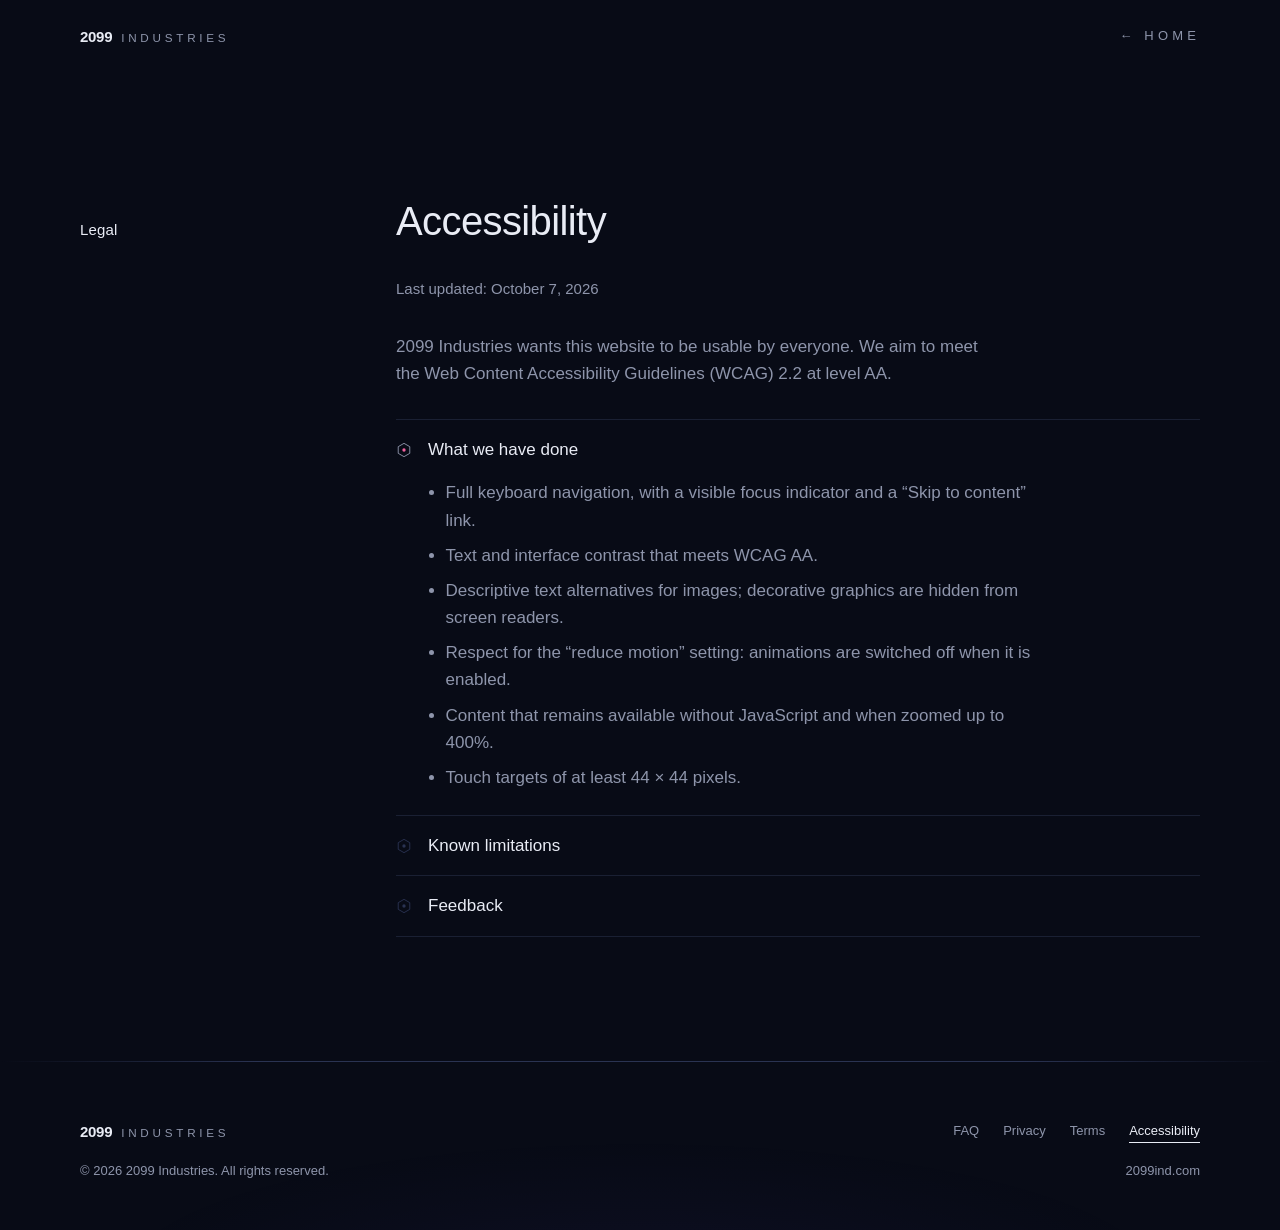
==== accessibility.html @ 660a44be "Add files via upload" ====
<!doctype html>
<html lang="en">
<head>
  <meta charset="utf-8">
  <meta name="viewport" content="width=device-width, initial-scale=1, viewport-fit=cover">

  <title>Accessibility — 2099 Industries</title>
  <meta name="description" content="The accessibility commitment of the 2099 Industries website.">
  <link rel="canonical" href="https://2099ind.com/accessibility.html">
  <meta name="theme-color" content="#080b16">
  <meta name="color-scheme" content="dark">

  <link rel="icon" href="favicon.svg" type="image/svg+xml">
  <link rel="stylesheet" href="styles.css">
</head>

<body>
  <a class="skip-link" href="#main">Skip to content</a>

  <!-- DRAFT: review by a Puerto Rico attorney before the store launches. -->

  <!-- ============ Header ============ -->
  <header class="site-header">
    <div class="container site-header__inner">
      <a class="wordmark" href="index.html" aria-label="2099 Industries, home">
        <span class="wordmark__year">2099</span>
        <span class="wordmark__name">Industries</span>
      </a>
      <a class="page-back" href="index.html"><span aria-hidden="true">←</span> Home</a>
    </div>
  </header>

  <main id="main" class="page" tabindex="-1">
    <section class="section" aria-labelledby="page-title">
      <div class="container section__grid">
        <p class="section__title">Legal</p>

        <div class="section__body">
          <h1 class="page__title" id="page-title">Accessibility</h1>
          <p class="page__meta">Last updated: October 7, 2026</p>
          <p class="prose">2099 Industries wants this website to be usable by everyone. We aim to meet the Web Content Accessibility Guidelines (WCAG) 2.2 at level AA.</p>

          <div class="faq">
            <details class="faq__item" open>
              <summary><svg class="faq__mark" viewBox="0 0 24 24" aria-hidden="true" focusable="false"><polygon points="12,2 20.66,7 20.66,17 12,22 3.34,17 3.34,7"/><circle cx="12" cy="12" r="2.5"/></svg>What we have done</summary>
              <div class="faq__answer">
                <ul>
                  <li>Full keyboard navigation, with a visible focus indicator and a “Skip to content” link.</li>
                  <li>Text and interface contrast that meets WCAG AA.</li>
                  <li>Descriptive text alternatives for images; decorative graphics are hidden from screen readers.</li>
                  <li>Respect for the “reduce motion” setting: animations are switched off when it is enabled.</li>
                  <li>Content that remains available without JavaScript and when zoomed up to 400%.</li>
                  <li>Touch targets of at least 44 × 44 pixels.</li>
                </ul>
              </div>
            </details>
            <details class="faq__item">
              <summary><svg class="faq__mark" viewBox="0 0 24 24" aria-hidden="true" focusable="false"><polygon points="12,2 20.66,7 20.66,17 12,22 3.34,17 3.34,7"/><circle cx="12" cy="12" r="2.5"/></svg>Known limitations</summary>
              <div class="faq__answer">
                <p>The INDEX navigation menu requires a recent browser. In older browsers it is hidden, and every section remains reachable by scrolling.</p>
              </div>
            </details>
            <details class="faq__item">
              <summary><svg class="faq__mark" viewBox="0 0 24 24" aria-hidden="true" focusable="false"><polygon points="12,2 20.66,7 20.66,17 12,22 3.34,17 3.34,7"/><circle cx="12" cy="12" r="2.5"/></svg>Feedback</summary>
              <div class="faq__answer">
                <p>If you find a barrier on this website, please tell us at <a href="mailto:business@2099ind.com">business@2099ind.com</a> and include the page and a short description. We will do our best to respond and fix it.</p>
              </div>
            </details>
          </div>
        </div>
      </div>
    </section>
  </main>

  <!-- ============ Footer ============ -->
  <footer class="site-footer">
    <div class="container site-footer__inner">
      <p class="wordmark wordmark--footer">
        <span class="wordmark__year">2099</span>
        <span class="wordmark__name">Industries</span>
      </p>
      <nav aria-label="Information">
        <ul class="site-footer__links" role="list">
          <li><a href="faq.html">FAQ</a></li>
          <li><a href="privacy.html">Privacy</a></li>
          <li><a href="terms.html">Terms</a></li>
          <li><a href="accessibility.html" aria-current="page">Accessibility</a></li>
        </ul>
      </nav>
      <p class="site-footer__legal">© 2026 2099 Industries. All rights reserved.</p>
      <p class="site-footer__domain">2099ind.com</p>
    </div>
  </footer>
</body>
</html>
---- styles.css ----
/* ==========================================================================
   2099 Industries — styles.css
   1. Tokens   2. Base   3. Layout   4. Header   5. Hero
   6. Sections 7. Areas  7b. Explorations  8. Contact  9. Footer   10. Motion
   ========================================================================== */

/* 1. Tokens ---------------------------------------------------------------
   Change the palette here; nothing below hard-codes a color.
   Contrast ratios are measured against --color-bg. */
:root {
  /* Base */
  --color-bg: #080b16;          /* night blue */
  --color-surface: #0d1222;     /* raised surface (cards, rows) */
  --color-surface-2: #111831;   /* surface on hover */
  --color-text: #e9ecf5;        /* cool white       (16.6:1) */
  --color-muted: #8e95ab;       /* blue-grey        (6.3:1)  */
  --color-line: #1a2033;        /* hairlines, decorative only */
  --color-line-strong: #2a3352;

  /* Accent: magenta, for small details only — never blocks or body text */
  --color-accent: #f0619e;      /* (6.4:1) */
  --color-accent-soft: rgb(240 97 158 / 0.35);

  /* Light: used only in the ruler sweep, card accent line and atmosphere */
  --color-violet: #7b5cff;
  --color-blue: #3d7bff;
  --color-teal: #1b8ea6;

  /* Type: system stack only, no web-font requests */
  --font-sans: "Helvetica Neue", Helvetica, -apple-system, BlinkMacSystemFont,
               "Segoe UI", Roboto, Arial, sans-serif;

  --text-xs: 0.8125rem;
  --text-sm: 0.9375rem;
  --text-base: 1.0625rem;
  --text-lg: clamp(1.25rem, 1.05rem + 0.9vw, 1.625rem);
  --text-xl: clamp(1.5rem, 1.1rem + 1.8vw, 2.5rem);
  --text-display: clamp(5.5rem, 3rem + 20vw, 20.5rem); /* Cap reached at approximately 1400px. */

  /* Space (8px rhythm) */
  --space-1: 0.5rem;
  --space-2: 1rem;
  --space-3: 1.5rem;
  --space-4: 2rem;
  --space-5: 3rem;
  --space-6: 4.5rem;
  --space-section: clamp(5rem, 3rem + 6vw, 8rem);

  /* Shape */
  --radius-card: 12px;
  --radius-pill: 999px;
  --hex: polygon(50% 0, 100% 25%, 100% 75%, 50% 100%, 0 75%, 0 25%);

  /* Layout */
  --container: 76rem;
  --gutter: clamp(1.25rem, 0.75rem + 3vw, 3rem);
  --header-h: 4.5rem;
  --tap: 2.75rem;               /* 44px minimum touch target */

  /* Motion: slow and soft */
  --ease: cubic-bezier(0.22, 1, 0.36, 1);
  --dur: 1000ms;
}

/* 2. Base ---------------------------------------------------------------- */
*,
*::before,
*::after { box-sizing: border-box; }

html {
  -webkit-text-size-adjust: 100%;
  text-size-adjust: 100%;
  scroll-behavior: smooth;
  scroll-padding-top: env(safe-area-inset-top, 0px);
  background: var(--color-bg);
}

body {
  margin: 0;
  min-height: 100vh;
  background: var(--color-bg);
  color: var(--color-text);
  font-family: var(--font-sans);
  font-size: var(--text-base);
  line-height: 1.6;
  font-feature-settings: "lnum", "tnum";
  -webkit-font-smoothing: antialiased;
  -moz-osx-font-smoothing: grayscale;
  overflow-x: clip;
  padding-bottom: env(safe-area-inset-bottom, 0px);
}

h1, h2, h3, p, ul { margin: 0; }
ul[role="list"],
ol[role="list"] { list-style: none; padding: 0; margin: 0; }

a { color: inherit; text-decoration: none; }

::selection { background: var(--color-accent); color: var(--color-bg); }

:focus-visible {
  outline: 2px solid var(--color-accent);
  outline-offset: 4px;
  border-radius: 2px;
}

main:focus,
.section:focus { outline: none; } /* programmatic focus targets, not controls */

.visually-hidden {
  position: absolute;
  width: 1px; height: 1px;
  margin: -1px; padding: 0;
  overflow: hidden;
  clip: rect(0 0 0 0);
  white-space: nowrap;
  border: 0;
}

.skip-link {
  position: absolute;
  top: calc(env(safe-area-inset-top, 0px) + var(--space-2));
  left: var(--gutter);
  z-index: 10;
  display: inline-flex;
  align-items: center;
  min-height: var(--tap);
  padding: 0 var(--space-2);
  background: var(--color-text);
  color: var(--color-bg);
  font-size: var(--text-sm);
  transform: translateY(-200%);
}
.skip-link:focus { transform: none; }

/* 3. Layout -------------------------------------------------------------- */
.container {
  width: 100%;
  max-width: var(--container);
  margin-inline: auto;
  padding-inline: max(var(--gutter), env(safe-area-inset-left, 0px))
                  max(var(--gutter), env(safe-area-inset-right, 0px));
}

/* 4. Header -------------------------------------------------------------- */
.site-header {
  position: absolute;
  inset: 0 0 auto;
  z-index: 5;
  padding-top: env(safe-area-inset-top, 0px);
}

.site-header__inner {
  display: flex;
  align-items: center;
  justify-content: space-between;
  gap: var(--space-3);
  min-height: var(--header-h);
}

/* Wordmark: placeholder for the future logo, same footprint either way. */
.wordmark {
  display: inline-flex;
  align-items: baseline;
  gap: 0.6em;
  font-size: var(--text-sm);
  line-height: 1;
  white-space: nowrap;
}
.wordmark__year { font-weight: 700; letter-spacing: -0.02em; }
.wordmark__name {
  font-size: 0.78em;
  font-weight: 500;
  letter-spacing: 0.32em;
  text-transform: uppercase;
  color: var(--color-muted);
  transition: color 300ms ease;
}
a.wordmark { padding-block: calc((var(--tap) - 1em) / 2); } /* exactly 44px tap height */
a.wordmark:hover .wordmark__name { color: var(--color-text); }

/* INDEX toggle: the single visible navigation control */
.index-toggle {
  position: relative;
  display: inline-flex;
  align-items: center;
  gap: 0.7em;
  min-height: var(--tap);
  margin-right: -0.25rem;          /* optical: aligns the label with the container edge */
  padding: 0 0.25rem;
  border: 0;
  background: none;
  color: var(--color-muted);
  font: inherit;
  font-size: var(--text-xs);
  font-weight: 500;
  letter-spacing: 0.32em;          /* same tracking as the wordmark name */
  text-transform: uppercase;
  cursor: pointer;
  transition: color 300ms ease;
}
.index-toggle__label { margin-right: -0.32em; } /* cancels trailing tracking */

/* Hairline under the label, same language as the email links */
.index-toggle::after {
  content: "";
  position: absolute;
  left: calc(1rem + 0.7em + 0.25rem);
  right: 0.25rem;
  bottom: 0.7rem;
  height: 1px;
  background: var(--color-text);
  transform: scaleX(0);
  transform-origin: left;
  transition: transform 500ms var(--ease);
}

.index-toggle__mark {
  width: 1rem;
  height: 1rem;
  flex: none;
  overflow: visible;
  transition: transform 200ms ease;
}
.index-toggle:active .index-toggle__mark { transform: scale(0.9); }
.index-toggle__mark polygon {
  fill: none;
  stroke: currentColor;
  stroke-width: 1.4;
}
.index-toggle__mark circle {
  fill: var(--color-line-strong);
  transition: fill 300ms ease;
}

@media (hover: hover) {
  .index-toggle:hover { color: var(--color-text); }
  .index-toggle:hover::after { transform: scaleX(1); }
}
.index-toggle:focus-visible::after { transform: scaleX(1); }

/* Open state: label brightens, the node inside the hexagon lights up */
.site-nav:has(.index-panel:popover-open) .index-toggle { color: var(--color-text); }
.site-nav:has(.index-panel:popover-open) .index-toggle__mark circle { fill: var(--color-accent); }

/* INDEX panel: a quiet sheet aligned under the toggle. Hidden by default; only
   browsers with the Popover API can open it (see fallback below). */
.index-panel {
  display: none;
  position: fixed;
  inset: auto;
  top: calc(env(safe-area-inset-top, 0px) + var(--header-h));
  right: calc(max(0px, (100% - var(--container)) / 2) + var(--gutter));
  width: min(23rem, calc(100% - 2 * var(--gutter)));
  max-height: calc(100% - var(--header-h) - env(safe-area-inset-top, 0px) - var(--space-3));
  margin: 0;
  padding: var(--space-1) var(--space-3);
  overflow: auto;
  background: var(--color-surface);
  color: var(--color-text);
  border: 1px solid var(--color-line-strong);
  border-radius: var(--radius-card);
}
.index-panel:popover-open { display: block; }
.index-panel::backdrop { background: transparent; }

.index-list > li + li { border-top: 1px solid var(--color-line); }

.index-item {
  position: relative;
  display: grid;
  grid-template-columns: 2.25rem 1fr auto;
  align-items: center;
  gap: var(--space-2);
  min-height: 3.25rem;
  font-size: var(--text-sm);
}

.index-item__num {
  font-size: var(--text-xs);
  color: var(--color-muted);
}

.index-item__name {
  font-weight: 500;
  letter-spacing: 0.16em;
  text-transform: uppercase;
}

.index-item__status {
  font-size: var(--text-xs);
  color: var(--color-muted);
}

/* Reserved entries (not yet live): present, but clearly inactive */
.index-item--reserved .index-item__name { color: var(--color-muted); }

/* Live entries: a hairline draws under the name on hover/focus */
a.index-item .index-item__name {
  justify-self: start;
  background: linear-gradient(var(--color-text), var(--color-text)) left 100% / 0% 1px no-repeat;
  transition: background-size 500ms var(--ease);
}
a.index-item:focus-visible .index-item__name { background-size: 100% 1px; }
@media (hover: hover) {
  a.index-item:hover .index-item__name { background-size: 100% 1px; }
}
a.index-item:focus-visible { outline-offset: 2px; }

/* Section currently on screen: number brightens, a node appears in the empty status column */
a.index-item[aria-current] .index-item__num { color: var(--color-text); }
a.index-item[aria-current]::after {
  content: "";
  justify-self: end;
  width: 0.375rem;
  height: 0.375rem;
  border-radius: 50%;
  background: var(--color-accent);
}

/* Without the Popover API the toggle would do nothing, so it is not shown.
   Every section stays reachable by scrolling. */
@supports not selector(:popover-open) {
  .index-toggle { display: none; }
}

/* 5. Hero ---------------------------------------------------------------- */
.hero {
  position: relative;
  display: flex;
  min-height: 100vh;
  min-height: 100svh;
  padding-top: calc(var(--header-h) + env(safe-area-inset-top, 0px));
  padding-bottom: clamp(3rem, 6vw - 3rem, 4.5rem);
  overflow: hidden;
  isolation: isolate;
}

/* Atmosphere: petrol haze upper left, faint violet low right, both fading
   into the page. Very low opacity on purpose. */
.hero::after {
  content: "";
  position: absolute;
  inset: 0;
  z-index: -3;
  background:
    radial-gradient(ellipse 60% 55% at 12% 8%, rgb(27 142 166 / 0.13), transparent 70%),
    radial-gradient(ellipse 55% 50% at 92% 88%, rgb(123 92 255 / 0.08), transparent 70%),
    linear-gradient(to bottom, transparent 70%, var(--color-bg));
}

/* Drafting grid, fading out from the upper left. */
.hero::before {
  content: "";
  position: absolute;
  inset: 0;
  z-index: -2;
  background-image:
    linear-gradient(to right, var(--color-line) 1px, transparent 1px),
    linear-gradient(to bottom, var(--color-line) 1px, transparent 1px);
  background-size: 6rem 6rem;
  opacity: 0.7;
  -webkit-mask-image: radial-gradient(ellipse 75% 65% at 25% 30%, #000 0%, transparent 78%);
  mask-image: radial-gradient(ellipse 75% 65% at 25% 30%, #000 0%, transparent 78%);
}

/* Concentric hexagons: draw in once, then stay still. */
.hero__geometry {
  position: absolute;
  z-index: -1;
  top: 50%;
  /* Anchored to the container's right edge, so it stays with the content on wide screens */
  right: max(calc(max(0px, (100% - var(--container)) / 2) - 16rem), -6vw);
  width: min(48rem, 56vw);
  height: auto;
  transform: translateY(-56%);
  overflow: visible;
  opacity: 0.8;
  pointer-events: none;
}

/* Large desktop: reduce geometry to match the capped numerals. */
@media (min-width: 100rem) {
  .hero__geometry {
    width: 43rem;
  }
}

/* Trace uses each hexagon's real perimeter (6 × radius in viewBox units),
   which every browser handles consistently. */
.geo-line {
  --len: 1620;                 /* outer: 6 × 270 */
  fill: none;
  stroke: var(--color-line-strong);
  stroke-width: 0.9;
  stroke-dasharray: var(--len);
}
.geo-line--inner {
  --len: 1020;                 /* inner: 6 × 170 */
  stroke: var(--color-line);
}

.geo-nodes circle { fill: var(--color-line-strong); }
.geo-nodes .geo-node--lit { fill: var(--color-accent); }

/* Narrow phones: the lit node falls behind the numerals, so it reverts to a
   neutral node rather than moving the geometry. The 2099 takes priority. */
@media (max-width: 24rem) {
  .geo-nodes .geo-node--lit { fill: var(--color-line-strong); }
}

/* Portrait screens: hang from the header instead of centering on a tall hero */
@media (orientation: portrait) {
  .hero__geometry {
    top: 4.5rem;
    transform: none;
  }
}

@media (max-width: 48rem) {
  .hero__geometry {
    top: 4.5rem;
    right: -38vw;
    width: min(105vw, 40rem);
    transform: none;
    opacity: 0.6;
  }
}

.hero__inner {
  display: flex;
  flex-direction: column;
  justify-content: flex-end;
  gap: var(--space-5);
}

.hero__title {
  display: flex;
  flex-direction: column;
  font-weight: 700;
  line-height: 1;
  /* Very slight scroll drift, driven by script.js */
  transform: translate3d(0, var(--drift, 0px), 0);
}

.hero__year {
  font-size: var(--text-display);
  line-height: 0.82;
  letter-spacing: -0.065em;
  margin-left: -0.04em; /* optical alignment of the "2" */
  color: var(--color-text); /* fallback: solid numerals */
}

/* Barely-there tonal shift from top to bottom gives the numerals depth.
   Applied only where text clipping is supported, so the fallback above stays visible. */
@supports ((-webkit-background-clip: text) or (background-clip: text)) {
  .hero__year {
    background: linear-gradient(to bottom, var(--color-text) 55%, #b9c0d6);
    -webkit-background-clip: text;
    background-clip: text;
    -webkit-text-fill-color: transparent;
  }
}

.hero__name {
  margin-top: var(--space-3);
  font-size: clamp(0.9rem, 0.7rem + 1.2vw, 1.5rem);
  font-weight: 500;
  letter-spacing: 0.62em;
  text-transform: uppercase;
  color: var(--color-muted);
}

/* Horizon ruler: 2026 → 2099, one tick per year (73 intervals),
   taller ticks on each decade (2030 … 2090). */
.horizon {
  display: grid;
  grid-template-columns: auto 1fr auto;
  align-items: center;
  gap: var(--space-2);
  font-size: var(--text-xs);
  color: var(--color-muted);
}
.horizon__label--start { color: var(--color-text); }

.horizon__track {
  position: relative;
  height: 1rem;
}

/* Year ticks + baseline */
.horizon__rule {
  position: absolute;
  inset: 0;
  background:
    linear-gradient(var(--color-line-strong), var(--color-line-strong)) left 50% / 100% 1px no-repeat,
    repeating-linear-gradient(to right, var(--color-line-strong) 0 1px, transparent 1px calc(100% / 73)) left 50% / 100% 30% no-repeat;
  transform-origin: left center;
}

/* On narrow screens yearly ticks become noise: keep baseline + decades only */
@media (max-width: 34rem) {
  .horizon__rule {
    background: linear-gradient(var(--color-line-strong), var(--color-line-strong)) left 50% / 100% 1px no-repeat;
  }
}

/* Decade ticks: start at 2030 (4/73 along), repeat every 10 years */
.horizon__track::before {
  content: "";
  position: absolute;
  top: 0;
  bottom: 0;
  left: calc(100% * 4 / 73);
  right: 0;
  background: repeating-linear-gradient(to right, #3a4569 0 1px, transparent 1px calc(100% * 10 / 69));
  transform-origin: left center;
}

/* One-time light sweep along the ruler (violet → blue), then gone. */
.horizon__track::after {
  content: "";
  position: absolute;
  top: 50%;
  left: 0;
  width: 22%;
  height: 1px;
  margin-top: -0.5px;
  background: linear-gradient(to right, transparent, var(--color-violet), var(--color-blue), transparent);
  box-shadow: 0 0 6px rgb(91 108 255 / 0.25);
  opacity: 0;
  pointer-events: none;
}

.horizon__marker {
  position: absolute;
  top: 50%;
  left: 0;
  width: 0.5rem;
  height: 0.5rem;
  border-radius: 50%;
  background: var(--color-accent);
  box-shadow: 0 0 0 4px var(--color-bg), 0 0 14px 2px var(--color-accent-soft);
  transform: translate(-50%, -50%);
}

.hero__footer {
  display: flex;
  flex-wrap: wrap;
  align-items: baseline;
  justify-content: space-between;
  gap: var(--space-3) var(--space-5);
}

.hero__lead {
  max-width: 22ch;
  font-size: var(--text-xl);
  font-weight: 500;
  line-height: 1.2;
  letter-spacing: -0.015em;
}

.status {
  display: inline-flex;
  align-items: center;
  gap: 0.75em;
  font-size: var(--text-sm);
  color: var(--color-muted);
}
.status__dot {
  flex: none;
  width: 0.45rem;
  height: 0.45rem;
  border-radius: 50%;
  background: var(--color-accent);
}

/* 6. Sections ------------------------------------------------------------ */
.section {
  position: relative;
  padding-block: var(--space-section);
  border-top: 1px solid var(--color-line);
}

/* Small hexagonal node where the divider meets the label column. */
.section::before {
  content: "";
  position: absolute;
  top: -5px;
  left: calc(max(0px, (100% - var(--container)) / 2) + var(--gutter) - 4.5px);
  width: 9px;
  height: 10px;
  background: var(--color-line-strong);
  clip-path: var(--hex);
}

.section__grid {
  display: grid;
  gap: var(--space-4);
}

@media (min-width: 56rem) {
  .section__grid {
    grid-template-columns: minmax(10rem, 1fr) 3fr;
    gap: var(--space-5);
    align-items: baseline; /* label sits on the first line of its content */
  }
}

.section__title {
  font-size: var(--text-sm);
  font-weight: 500;
  color: var(--color-text);
  letter-spacing: 0.01em;
}

.section__body {
  display: grid;
  gap: var(--space-4);
  min-width: 0;
}

.statement {
  max-width: 28ch;
  font-size: var(--text-xl);
  font-weight: 500;
  line-height: 1.22;
  letter-spacing: -0.015em;
}

.prose {
  max-width: 62ch;
  color: var(--color-muted);
}

/* 7. Areas --------------------------------------------------------------- */
.areas {
  display: grid;
  grid-template-columns: 1fr;
  gap: var(--space-2);
  margin-top: var(--space-2);
}

/* 1 column → 2 → 4 */
@media (min-width: 40rem) {
  .areas { grid-template-columns: repeat(2, 1fr); }
}
@media (min-width: 64rem) {
  .areas { grid-template-columns: repeat(4, 1fr); }
}

/* Mark → space → title → text, aligned from the top so titles line up
   across a row regardless of description length. */
.area {
  position: relative;
  display: flex;
  flex-direction: column;
  justify-content: flex-start;
  min-height: 13.5rem;
  padding: var(--space-3);
  background: var(--color-surface);
  border: 1px solid var(--color-line);
  border-radius: var(--radius-card);
  overflow: hidden;
  transition: background-color 500ms var(--ease), border-color 500ms var(--ease), transform 500ms var(--ease);
}

/* Accent line that draws across the top edge on hover */
.area::before {
  content: "";
  position: absolute;
  top: 0;
  left: var(--radius-card);
  right: var(--radius-card);
  height: 1px;
  background: linear-gradient(to right, var(--color-accent), var(--color-violet) 60%, transparent);
  transform: scaleX(0);
  transform-origin: left;
  transition: transform 500ms var(--ease);
}

.area__mark {
  width: 2rem;
  height: 2rem;
  flex: none;
  overflow: visible;
  transform-origin: left center;
  transition: transform 500ms var(--ease);
}
.area__mark polygon {
  fill: none;
  stroke: var(--color-line-strong);
  stroke-width: 1;
  vector-effect: non-scaling-stroke;
  transition: stroke 500ms var(--ease);
}
.area__mark circle {
  fill: var(--color-muted);
  transition: fill 500ms var(--ease);
}

.area__title {
  margin-top: var(--space-5);
  font-size: var(--text-lg);
  font-weight: 500;
  letter-spacing: -0.01em;
  line-height: 1.25;
}

.area__text {
  margin-top: var(--space-1);
  font-size: var(--text-sm);
  color: var(--color-muted);
}

@media (hover: hover) {
  .area:hover {
    background: var(--color-surface-2);
    border-color: var(--color-line-strong);
    transform: translateY(-2px);
  }
  .area:hover .area__mark { transform: scale(1.08); }
  .area:hover::before { transform: scaleX(1); }
  .area:hover .area__mark polygon { stroke: #4a5680; }
  .area:hover .area__mark circle { fill: var(--color-accent); }
}

@media (max-width: 39.99rem) {
  .area { min-height: 0; }
  .area__title { margin-top: var(--space-3); }
}

/* 7b. Explorations -------------------------------------------------------
   Concept visuals in the same frame as the area cards. The photos keep their
   own dark backgrounds; a soft fade at the foot of each image merges it into
   the caption, so they read as part of the page rather than pasted rectangles. */
.explorations {
  display: grid;
  grid-template-columns: repeat(2, 1fr);
  gap: var(--space-2);
}
@media (min-width: 64rem) {
  .explorations { grid-template-columns: repeat(3, 1fr); }
}

/* The caption fade colour is a registered property so it can animate,
   matching the surface change of the area cards on hover. */
@property --fade {
  syntax: "<color>";
  inherits: true;
  initial-value: #080b16;
}

.exploration {
  --fade: var(--color-bg);
  position: relative;
  overflow: hidden;
  background: var(--fade);
  border: 1px solid var(--color-line);
  border-radius: var(--radius-card);
  transition: border-color 500ms var(--ease), transform 500ms var(--ease), --fade 500ms var(--ease);
}

/* Same accent line as the area cards, drawn above the photo */
.exploration::before {
  content: "";
  position: absolute;
  top: 0;
  left: var(--radius-card);
  right: var(--radius-card);
  z-index: 2;
  height: 1px;
  background: linear-gradient(to right, var(--color-accent), var(--color-violet) 60%, transparent);
  transform: scaleX(0);
  transform-origin: left;
  transition: transform 500ms var(--ease);
}

.exploration figure {
  position: relative;
  margin: 0;
}

/* Fade from the photo into the caption strip */
.exploration figure::after {
  content: "";
  position: absolute;
  left: 0;
  right: 0;
  bottom: 0;
  height: 45%;
  background: linear-gradient(to bottom, transparent, var(--fade) 92%);
  pointer-events: none;
}

.exploration img {
  display: block;
  width: 100%;
  height: auto;
  aspect-ratio: 4 / 3;
  object-fit: cover;
  transition: transform 500ms var(--ease);
}

.exploration figcaption {
  position: absolute;
  left: var(--space-3);
  right: var(--space-3);
  bottom: var(--space-2);
  z-index: 1;
  font-size: var(--text-sm);
  font-weight: 500;
  color: var(--color-text);
}

@media (hover: hover) {
  .exploration:hover {
    --fade: var(--color-surface-2);
    border-color: var(--color-line-strong);
    transform: translateY(-2px);
  }
  .exploration:hover::before { transform: scaleX(1); }
  .exploration:hover img { transform: scale(1.03); }
}

/* Phones: a horizontal strip that swipes, instead of a long column of images */
@media (max-width: 39.99rem) {
  ul.explorations { /* ul. beats the ul[role="list"] reset's margin/padding */
    grid-template-columns: none;
    grid-auto-flow: column;
    grid-auto-columns: 78%;
    overflow-x: auto;
    overscroll-behavior-x: contain;
    scroll-snap-type: x mandatory;
    /* Strip runs to the screen edges; the first image still aligns with the text */
    margin-inline: calc(-1 * var(--gutter));
    padding-inline: var(--gutter);
    scroll-padding-inline: var(--gutter);
    padding-bottom: var(--space-2);
    scrollbar-width: thin;
    scrollbar-color: var(--color-line-strong) transparent;
  }
  .exploration { scroll-snap-align: start; }
}

/* 8. Contact ------------------------------------------------------------- */
.contacts {
  display: grid;
  gap: var(--space-2);
}

.contact {
  display: flex;
  flex-wrap: wrap;
  align-items: center;
  justify-content: space-between;
  gap: var(--space-2) var(--space-4);
  padding: var(--space-3);
  background: var(--color-surface);
  border: 1px solid var(--color-line);
  border-radius: var(--radius-card);
  transition: border-color 500ms var(--ease);
}
.contact:hover,
.contact:focus-within { border-color: var(--color-line-strong); }

.contact__label {
  font-size: var(--text-base);
  font-weight: 500;
}

.contact__text {
  font-size: var(--text-sm);
  color: var(--color-muted);
}

.contact__actions {
  display: flex;
  align-items: center;
  gap: var(--space-2);
  min-width: 0;
}

.contact__email {
  display: inline-flex;
  align-items: center;
  min-height: var(--tap);
  font-size: var(--text-lg);
  letter-spacing: -0.01em;
  overflow-wrap: anywhere;
  /* Underline that grows from the left on hover/focus */
  background: linear-gradient(to right, var(--color-accent), var(--color-violet)) left 85% / 0% 1px no-repeat;
  transition: background-size 500ms var(--ease);
}
.contact__email:hover,
.contact__email:focus-visible { background-size: 100% 1px; }

.copy-btn {
  flex: none;
  min-width: 4.75rem;
  min-height: var(--tap);
  padding: 0 var(--space-2);
  border: 1px solid var(--color-line-strong);
  border-radius: var(--radius-pill);
  background: transparent;
  color: var(--color-muted);
  font: inherit;
  font-size: var(--text-xs);
  cursor: pointer;
  transition: border-color 300ms ease, color 300ms ease, box-shadow 300ms ease, transform 200ms ease;
}
.copy-btn:hover {
  border-color: var(--color-accent-soft);
  color: var(--color-text);
  box-shadow: 0 0 0 3px rgb(240 97 158 / 0.08);
}
.copy-btn:active { transform: scale(0.97); }
.copy-btn.is-copied {
  border-color: var(--color-accent);
  color: var(--color-text);
  animation: confirm 500ms ease;
}

@media (max-width: 34rem) {
  .contact { padding: var(--space-2) var(--space-3); }
  .contact__actions { width: 100%; justify-content: space-between; }
  .contact__email { overflow-wrap: break-word; } /* never split an address mid-word */
}

/* Below 400px the longer address no longer fits beside Copy: stack both rows the same way */
@media (max-width: 25rem) {
  .contact__actions { flex-direction: column; align-items: flex-start; gap: var(--space-1); }
}

/* Back to top: a zero-height sticky rail at the end of <main>. It rides the
   bottom of the viewport and stops above the footer on its own. */
.to-top-rail {
  position: sticky;
  bottom: 0;
  height: 0;
  z-index: 4;
}

.to-top {
  position: absolute;
  right: calc(max(0px, (100% - var(--container)) / 2) + var(--gutter));
  bottom: calc(var(--space-3) + env(safe-area-inset-bottom, 0px));
  display: inline-flex;
  align-items: center;
  gap: 0.6em;
  min-height: var(--tap);
  padding: 0 1.1rem 0 1rem;
  border: 1px solid var(--color-line-strong);
  border-radius: var(--radius-pill);
  background: var(--color-bg);
  color: var(--color-muted);
  font-size: var(--text-xs);
  font-weight: 500;
  letter-spacing: 0.32em;            /* same tracking as INDEX */
  text-transform: uppercase;
  opacity: 0;
  visibility: hidden;
  transform: translateY(0.5rem);
  transition: opacity 500ms var(--ease), transform 500ms var(--ease), visibility 0s linear 500ms,
              color 300ms ease, border-color 300ms ease;
}
.to-top.is-shown {
  opacity: 1;
  visibility: visible;
  transform: none;
  transition: opacity 500ms var(--ease), transform 500ms var(--ease), visibility 0s,
              color 300ms ease, border-color 300ms ease;
}
.to-top:focus-visible { color: var(--color-text); }
.to-top:active { transform: scale(0.97); }

@media (hover: hover) {
  .to-top:hover { color: var(--color-text); border-color: var(--color-accent-soft); }
}

/* 9. Footer -------------------------------------------------------------- */
.site-footer {
  position: relative;
  padding-block: var(--space-5);
  font-size: var(--text-xs);
  color: var(--color-muted);
  /* Faint violet light rising from the bottom edge */
  background: radial-gradient(ellipse 60% 120% at 50% 130%, rgb(123 92 255 / 0.05), transparent 70%);
}

/* Divider that fades out at both ends */
.site-footer::before {
  content: "";
  position: absolute;
  top: 0;
  left: 0;
  right: 0;
  height: 1px;
  background: linear-gradient(to right, transparent, var(--color-line-strong) 20%, var(--color-line-strong) 80%, transparent);
}

.site-footer__inner {
  display: flex;
  flex-wrap: wrap;
  align-items: baseline;
  justify-content: space-between;
  gap: var(--space-2) var(--space-4);
}

.wordmark--footer { color: var(--color-text); }

/* 10. Motion ------------------------------------------------------------- */

/* Hero load sequence: the one orchestrated moment on the page. */
@keyframes rise {
  from { opacity: 0; transform: translateY(0.75rem); }
  to   { opacity: 1; transform: none; }
}
@keyframes draw {
  from { transform: scaleX(0); }
  to   { transform: scaleX(1); }
}
@keyframes appear {
  from { opacity: 0; }
  to   { opacity: 1; }
}
@keyframes trace {
  from { stroke-dashoffset: var(--len); }
  to   { stroke-dashoffset: 0; }
}
@keyframes sweep {
  0%   { left: 0;   opacity: 0; }
  15%  { opacity: 1; }
  85%  { opacity: 1; }
  100% { left: 78%; opacity: 0; }
}
@keyframes settle {
  from { box-shadow: 0 0 0 4px var(--color-bg), 0 0 26px 8px var(--color-accent-soft); }
  to   { box-shadow: 0 0 0 4px var(--color-bg), 0 0 14px 2px var(--color-accent-soft); }
}
@keyframes index-in {
  from { opacity: 0; transform: translateY(-0.375rem); }
  to   { opacity: 1; transform: none; }
}
@keyframes confirm {
  from { opacity: 0.4; }
  to   { opacity: 1; }
}
@keyframes breathe {
  0%, 100% { opacity: 1; }
  50%      { opacity: 0.5; }
}

.intro {
  animation: rise var(--dur) var(--ease) both;
  animation-delay: var(--delay, 0ms);
}

/* Geometry traces itself in, slowly, behind the title */
.geo-line {
  animation: trace 2800ms var(--ease) both;
  animation-delay: 200ms;
}
.geo-line--inner { animation-delay: 600ms; }
.geo-nodes {
  animation: appear 1200ms ease both;
  animation-delay: 1800ms;
}

/* Ruler: baseline draws, decade ticks follow, one sweep, marker settles */
.horizon__rule {
  animation: draw 1600ms var(--ease) both;
  animation-delay: 450ms;
}
.horizon__track::before {
  animation: draw 1600ms var(--ease) both;
  animation-delay: 650ms;
}
.horizon__track::after {
  animation: sweep 1600ms cubic-bezier(0.45, 0, 0.25, 1) 1700ms both;
}
.horizon__marker {
  animation:
    appear 800ms ease 1500ms both,
    settle 2200ms ease 1500ms both;
}

/* INDEX opens with a short, quiet settle; closing is instant */
.index-panel:popover-open {
  animation: index-in 500ms var(--ease) both;
}

/* The only continuous motion: a slow, gentle breath on the status dot */
.status__dot {
  animation: breathe 5s ease-in-out 3s infinite;
}

/* Section reveal (class toggled by script.js; content stays visible without JS).
   Label first, then body, then each card. Animations rather than transitions, so
   hover transitions never inherit the stagger delays. Content is hidden only while
   JS is running and the section has not been reached yet. */
.js [data-reveal]:not(.is-visible) > *,
.js [data-reveal]:not(.is-visible) :is(.area, .exploration) { opacity: 0; }

.js [data-reveal].is-visible > *,
.js [data-reveal].is-visible :is(.area, .exploration) {
  animation: rise var(--dur) var(--ease) backwards;
}
.js [data-reveal].is-visible > :nth-child(2) { animation-delay: 120ms; }
.js [data-reveal].is-visible :is(.area, .exploration):nth-child(1) { animation-delay: 240ms; }
.js [data-reveal].is-visible :is(.area, .exploration):nth-child(2) { animation-delay: 320ms; }
.js [data-reveal].is-visible :is(.area, .exploration):nth-child(3) { animation-delay: 400ms; }
.js [data-reveal].is-visible :is(.area, .exploration):nth-child(4) { animation-delay: 480ms; }
.js [data-reveal].is-visible .exploration:nth-child(5) { animation-delay: 560ms; }
.js [data-reveal].is-visible .exploration:nth-child(6) { animation-delay: 640ms; }

@media (prefers-reduced-motion: reduce) {
  html { scroll-behavior: auto; }

  /* No trace, sweep, breathing or entrance: everything renders in its final state. */
  *,
  *::before,
  *::after {
    animation: none !important;
    transition-duration: 1ms !important;
  }

  .js [data-reveal]:not(.is-visible) > *,
  .js [data-reveal]:not(.is-visible) :is(.area, .exploration) { opacity: 1; }
  .hero__title { transform: none; }
  .geo-line { stroke-dashoffset: 0; }
  .horizon__track::after { display: none; }
}

/* 11. Footer links + secondary pages --------------------------------------
   Added for FAQ / Privacy / Terms / Accessibility. Only new rules: nothing
   above this line was changed. */

/* Footer: two rows on wide screens — brand + links, then legal + domain */
.site-footer__links {
  display: flex;
  flex-wrap: wrap;
  gap: 0 var(--space-3);
}
.site-footer__links a {
  display: inline-flex;
  align-items: center;
  min-height: var(--tap);
  color: var(--color-muted);
  background: linear-gradient(var(--color-text), var(--color-text)) left 75% / 0% 1px no-repeat;
  transition: color 300ms ease, background-size 500ms var(--ease);
}
.site-footer__links a:focus-visible,
.site-footer__links a[aria-current="page"] { color: var(--color-text); background-size: 100% 1px; }
@media (hover: hover) {
  .site-footer__links a:hover { color: var(--color-text); background-size: 100% 1px; }
}

@media (min-width: 40rem) {
  .site-footer__inner:has(.site-footer__links) {
    display: grid;
    grid-template-columns: 1fr auto;
    align-items: center;
    gap: var(--space-1) var(--space-4);
  }
  .site-footer__inner:has(.site-footer__links) .site-footer__domain { justify-self: end; }
}
@media (max-width: 39.99rem) {
  .site-footer__inner:has(.site-footer__links) { flex-direction: column; align-items: flex-start; }
  .site-footer__links { margin-left: -0.25rem; }
}

/* Secondary pages: same header and footer, content starts below the header */
.page {
  padding-top: calc(var(--header-h) + env(safe-area-inset-top, 0px));
}
.page .section:first-child { border-top: 0; }
.page .section:first-child::before { display: none; }

.page-back {
  display: inline-flex;
  align-items: center;
  gap: 0.6em;
  min-height: var(--tap);
  color: var(--color-muted);
  font-size: var(--text-xs);
  font-weight: 500;
  letter-spacing: 0.32em;            /* same tracking as INDEX */
  text-transform: uppercase;
  transition: color 300ms ease;
}
.page-back:focus-visible { color: var(--color-text); }
@media (hover: hover) { .page-back:hover { color: var(--color-text); } }

.page__title {
  font-size: var(--text-xl);
  font-weight: 500;
  line-height: 1.2;
  letter-spacing: -0.015em;
}
.page__meta {
  font-size: var(--text-sm);
  color: var(--color-muted);
}

/* FAQ-style accordion (native <details>, no JavaScript) */
.faq { border-top: 1px solid var(--color-line); }

.faq__item { border-bottom: 1px solid var(--color-line); }

.faq__item > summary {
  position: relative;
  display: flex;
  align-items: center;
  gap: var(--space-2);
  min-height: 3.5rem;
  padding: var(--space-2) 0;
  font-size: var(--text-base);
  font-weight: 500;
  cursor: pointer;
  list-style: none;
}
.faq__item > summary::-webkit-details-marker { display: none; }

/* Hexagon marker: its node lights up when the answer is open, as in INDEX */
.faq__mark {
  flex: none;
  width: 1rem;
  height: 1rem;
  overflow: visible;
}
.faq__mark polygon {
  fill: none;
  stroke: var(--color-line-strong);
  stroke-width: 1.4;
  transition: stroke 300ms ease;
}
.faq__mark circle {
  fill: var(--color-line-strong);
  transition: fill 300ms ease;
}
.faq__item[open] .faq__mark circle { fill: var(--color-accent); }
.faq__item[open] .faq__mark polygon,
.faq__item > summary:focus-visible .faq__mark polygon { stroke: var(--color-muted); }
@media (hover: hover) {
  .faq__item > summary:hover .faq__mark polygon { stroke: var(--color-muted); }
}
.faq__item > summary:focus-visible { outline-offset: 2px; }

.faq__answer {
  display: grid;
  gap: var(--space-2);
  max-width: 68ch;
  padding: 0 0 var(--space-3) calc(1rem + var(--space-2));
  color: var(--color-muted);
}
.faq__answer ul { margin: 0; padding-left: 1.1rem; display: grid; gap: var(--space-1); }
.faq__answer a {
  color: var(--color-text);
  background: linear-gradient(to right, var(--color-accent), var(--color-violet)) left 100% / 100% 1px no-repeat;
}
.faq__item[open] .faq__answer { animation: rise 500ms var(--ease) both; }
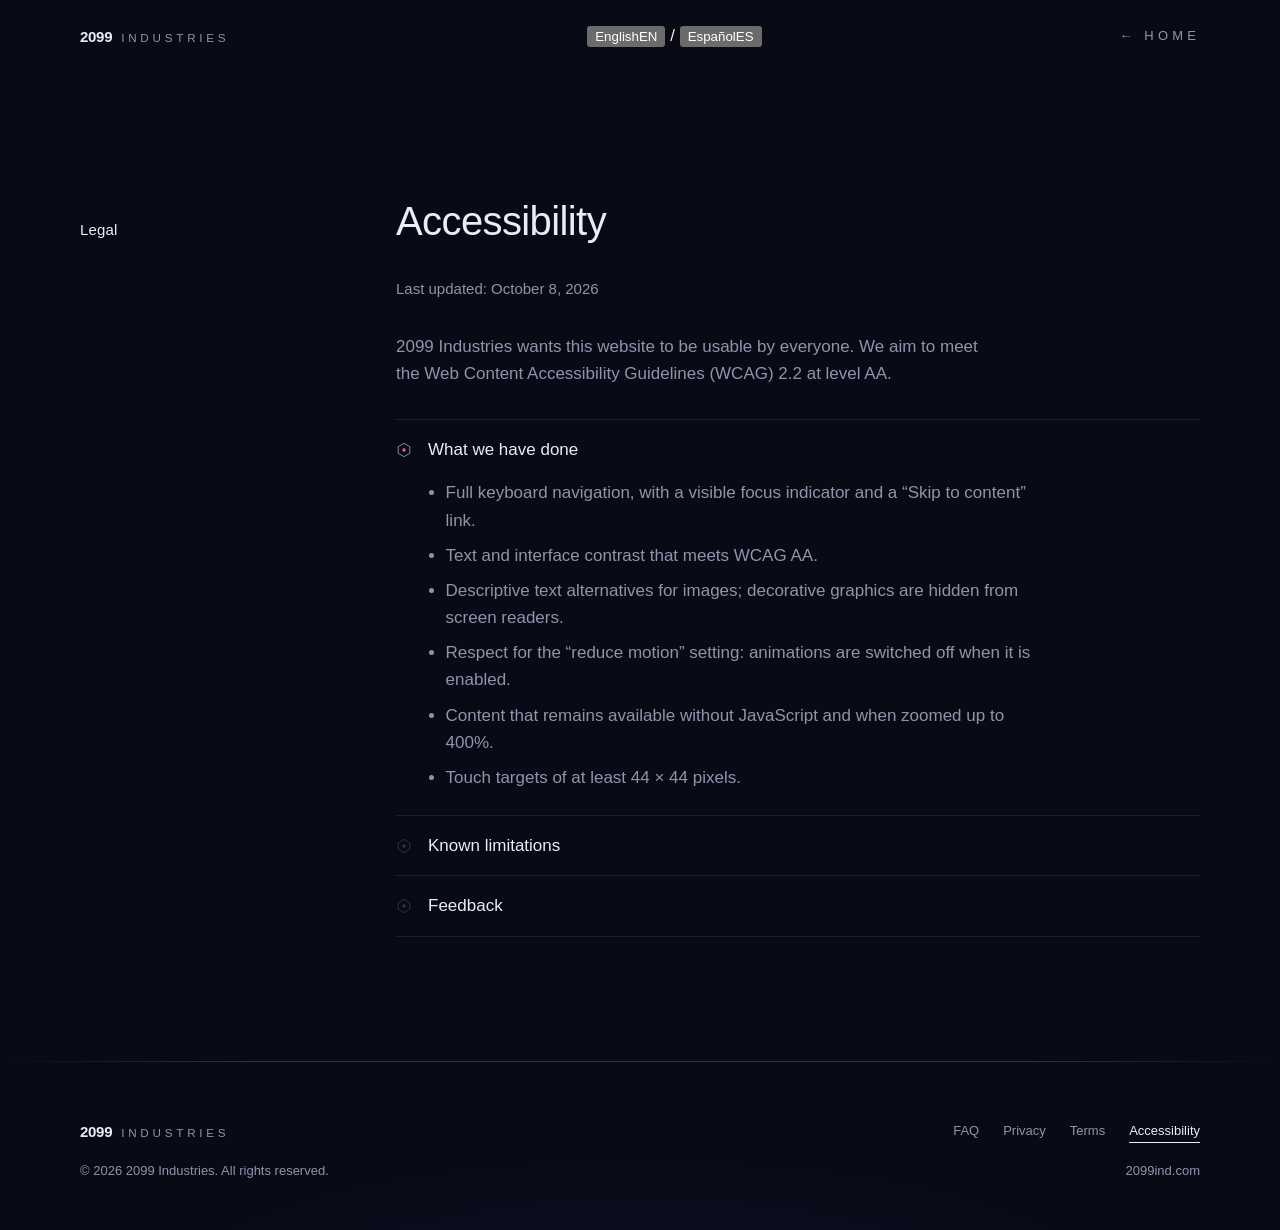
==== commit 91f89e71: "Add files via upload" ====
--- a/accessibility.html
+++ b/accessibility.html
@@ -4,40 +4,49 @@
   <meta charset="utf-8">
   <meta name="viewport" content="width=device-width, initial-scale=1, viewport-fit=cover">
 
-  <title>Accessibility — 2099 Industries</title>
-  <meta name="description" content="The accessibility commitment of the 2099 Industries website.">
+  <title data-i18n="access.title">Accessibility — 2099 Industries</title>
+  <meta name="description" content="The accessibility commitment of the 2099 Industries website." data-i18n-attr="content:access.desc">
   <link rel="canonical" href="https://2099ind.com/accessibility.html">
   <meta name="theme-color" content="#080b16">
   <meta name="color-scheme" content="dark">
 
   <link rel="icon" href="favicon.svg" type="image/svg+xml">
   <link rel="stylesheet" href="styles.css">
+  <script src="i18n.js" defer></script>
 </head>
 
 <body>
-  <a class="skip-link" href="#main">Skip to content</a>
+  <a class="skip-link" href="#main" data-i18n="ui.skip">Skip to content</a>
 
   <!-- DRAFT: review by a Puerto Rico attorney before the store launches. -->
 
   <!-- ============ Header ============ -->
   <header class="site-header">
     <div class="container site-header__inner">
-      <a class="wordmark" href="index.html" aria-label="2099 Industries, home">
+      <a class="wordmark" href="index.html" aria-label="2099 Industries, home" data-i18n-attr="aria-label:ui.wordmark-home">
         <span class="wordmark__year">2099</span>
         <span class="wordmark__name">Industries</span>
       </a>
-      <a class="page-back" href="index.html"><span aria-hidden="true">←</span> Home</a>
+      <!-- Language switch: shown by i18n.js. Without JavaScript the site stays in English. -->
+      <div class="lang-switch lang-switch--header" role="group" aria-label="Language" data-i18n-attr="aria-label:ui.language" hidden>
+          <button class="lang-switch__btn" type="button" data-lang="en" lang="en" aria-label="English" aria-pressed="true"><span class="lang-switch__long">English</span><span class="lang-switch__short">EN</span></button>
+          <span class="lang-switch__sep" aria-hidden="true">/</span>
+          <button class="lang-switch__btn" type="button" data-lang="es" lang="es" aria-label="Español" aria-pressed="false"><span class="lang-switch__long">Español</span><span class="lang-switch__short">ES</span></button>
+      </div>
+
+      <a class="page-back" href="index.html" aria-label="Home" data-i18n-attr="aria-label:ui.home"><span aria-hidden="true">←</span> <span class="page-back__label" data-i18n="ui.home">Home</span></a>
     </div>
   </header>
 
   <main id="main" class="page" tabindex="-1">
     <section class="section" aria-labelledby="page-title">
       <div class="container section__grid">
-        <p class="section__title">Legal</p>
+        <p class="section__title" data-i18n="access.label">Legal</p>
 
         <div class="section__body">
           <h1 class="page__title" id="page-title">Accessibility</h1>
-          <p class="page__meta">Last updated: October 7, 2026</p>
+          <p class="page__notice" data-lang-only="es" lang="es" hidden>Este documento está disponible solo en inglés. La versión en inglés es la que rige.</p>
+          <p class="page__meta" data-i18n="ui.updated">Last updated: October 8, 2026</p>
           <p class="prose">2099 Industries wants this website to be usable by everyone. We aim to meet the Web Content Accessibility Guidelines (WCAG) 2.2 at level AA.</p>
 
           <div class="faq">
@@ -63,7 +72,7 @@
             <details class="faq__item">
               <summary><svg class="faq__mark" viewBox="0 0 24 24" aria-hidden="true" focusable="false"><polygon points="12,2 20.66,7 20.66,17 12,22 3.34,17 3.34,7"/><circle cx="12" cy="12" r="2.5"/></svg>Feedback</summary>
               <div class="faq__answer">
-                <p>If you find a barrier on this website, please tell us at <a href="mailto:business@2099ind.com">business@2099ind.com</a> and include the page and a short description. We will do our best to respond and fix it.</p>
+                <p>If you find a barrier on this website, please tell us at <a href="mailto:support@2099ind.com">support@2099ind.com</a> and include the page and a short description. We will do our best to respond and fix it.</p>
               </div>
             </details>
           </div>
@@ -79,15 +88,15 @@
         <span class="wordmark__year">2099</span>
         <span class="wordmark__name">Industries</span>
       </p>
-      <nav aria-label="Information">
+      <nav aria-label="Information" data-i18n-attr="aria-label:ui.footer-nav">
         <ul class="site-footer__links" role="list">
           <li><a href="faq.html">FAQ</a></li>
-          <li><a href="privacy.html">Privacy</a></li>
-          <li><a href="terms.html">Terms</a></li>
-          <li><a href="accessibility.html" aria-current="page">Accessibility</a></li>
+          <li><a href="privacy.html" data-i18n="foot.privacy">Privacy</a></li>
+          <li><a href="terms.html" data-i18n="foot.terms">Terms</a></li>
+          <li><a href="accessibility.html" aria-current="page" data-i18n="foot.access">Accessibility</a></li>
         </ul>
       </nav>
-      <p class="site-footer__legal">© 2026 2099 Industries. All rights reserved.</p>
+      <p class="site-footer__legal" data-i18n="foot.legal">© 2026 2099 Industries. All rights reserved.</p>
       <p class="site-footer__domain">2099ind.com</p>
     </div>
   </footer>
